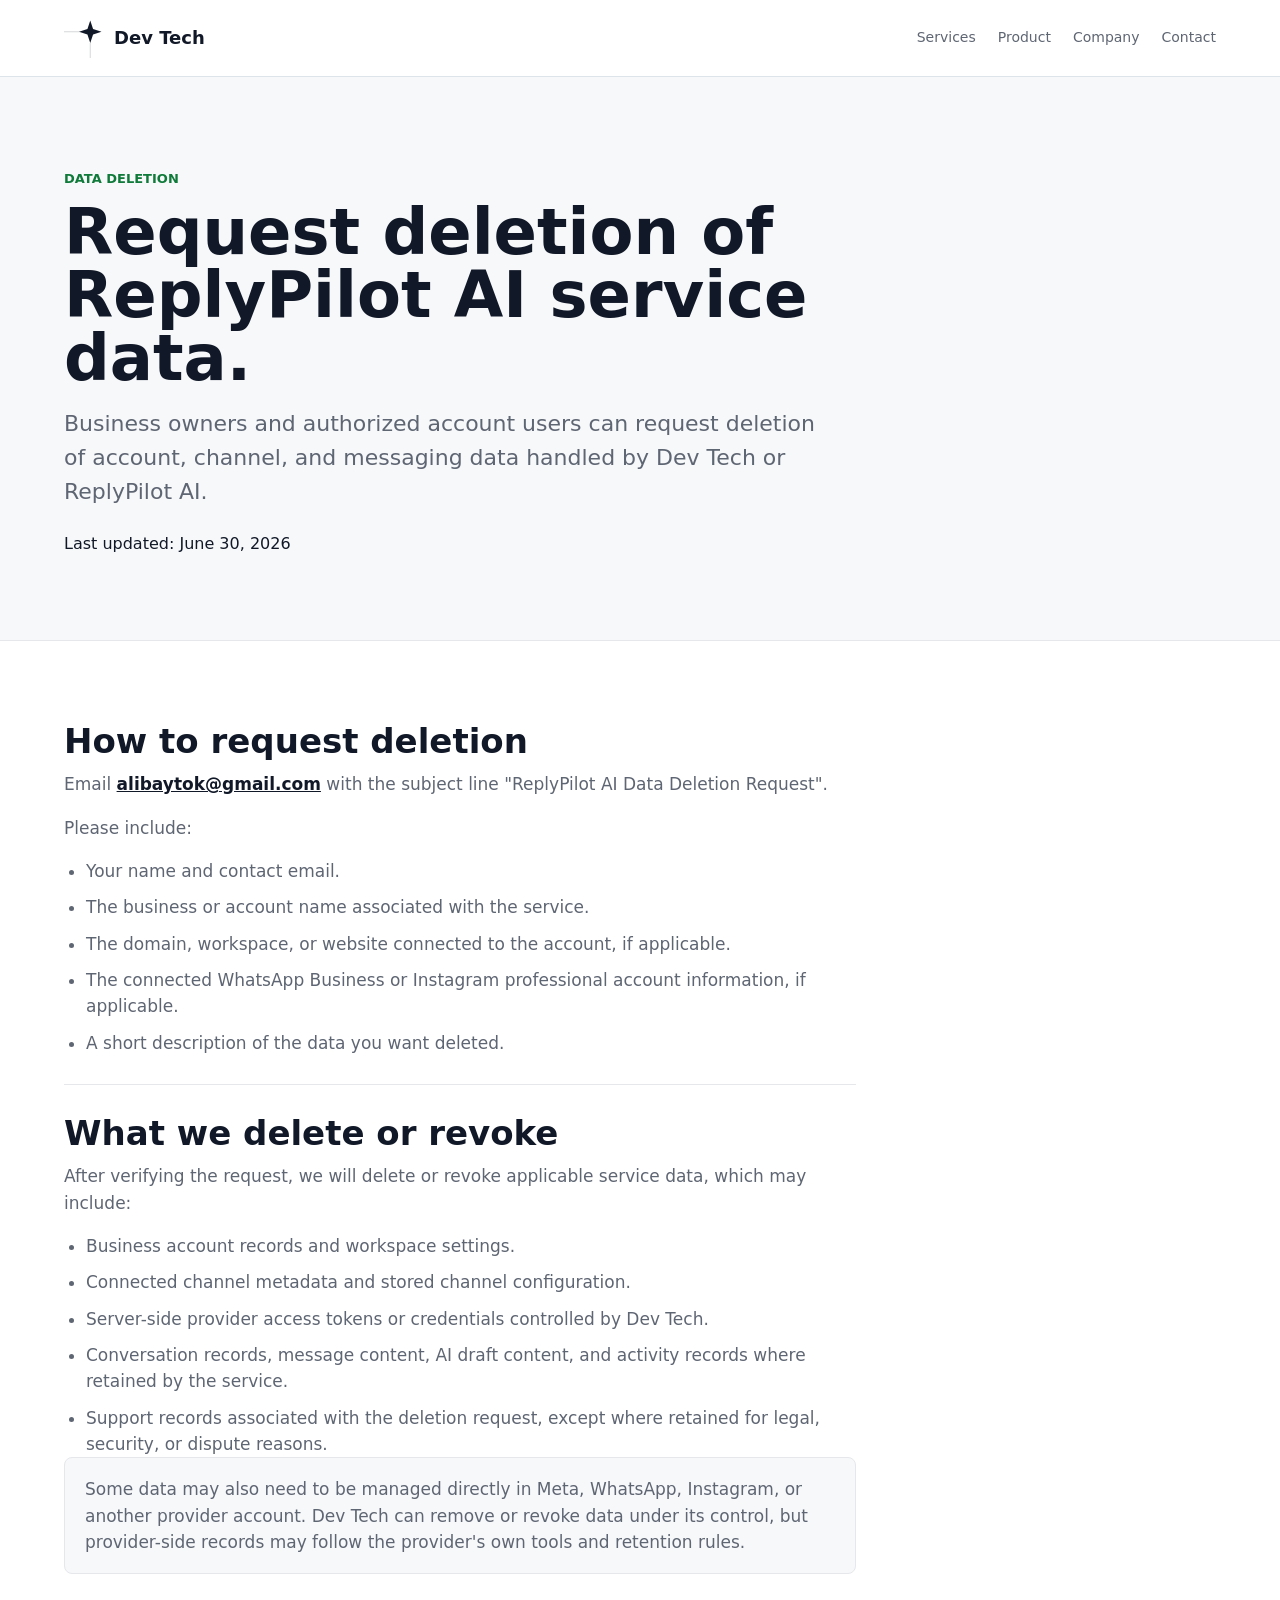
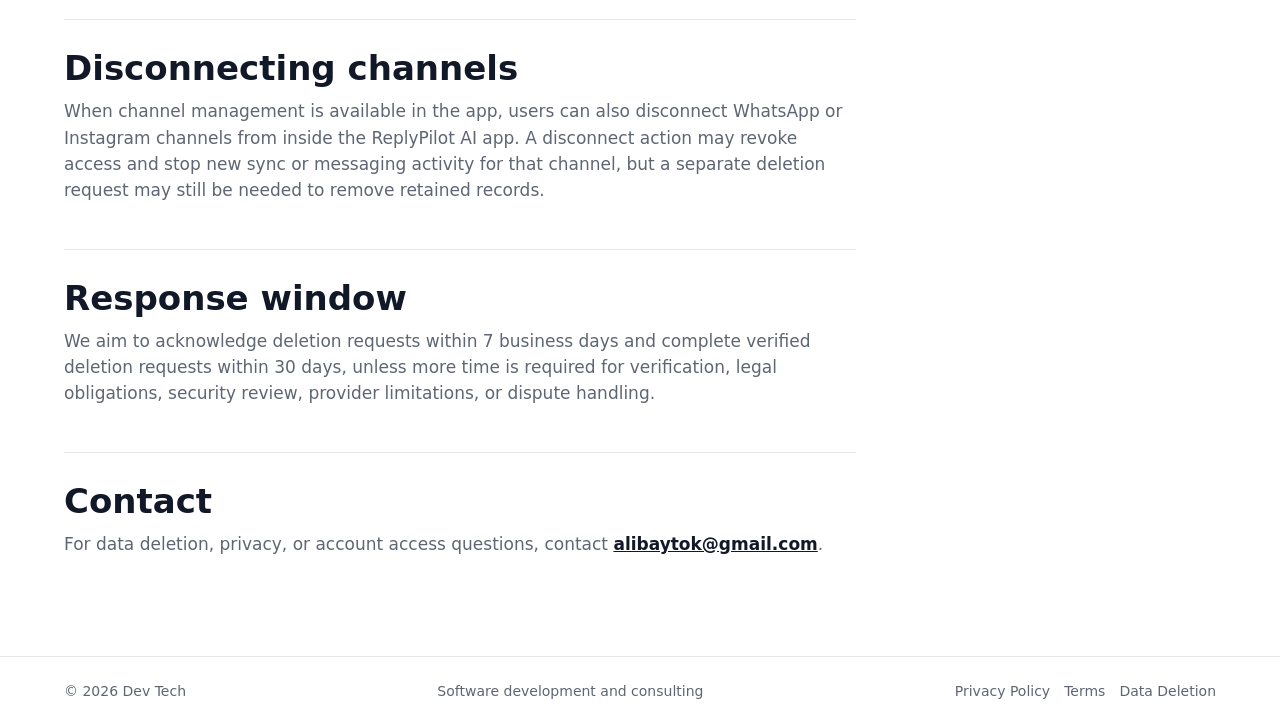
==== data-deletion.html @ cff6a3e9 "Add Meta app review policy pages" ====
<!doctype html>
<html lang="en">
  <head>
    <meta charset="utf-8" />
    <meta name="viewport" content="width=device-width, initial-scale=1" />
    <title>Data Deletion | Dev Tech</title>
    <meta
      name="description"
      content="How to request data deletion for Dev Tech and ReplyPilot AI customer messaging services."
    />
    <link rel="canonical" href="https://dev-techs.com/data-deletion.html" />
    <meta property="og:type" content="website" />
    <meta property="og:title" content="Data Deletion | Dev Tech" />
    <meta
      property="og:description"
      content="Instructions for requesting deletion or revocation of ReplyPilot AI business messaging data."
    />
    <meta property="og:url" content="https://dev-techs.com/data-deletion.html" />
    <meta property="og:site_name" content="Dev Tech" />
    <meta name="twitter:card" content="summary" />
    <link rel="icon" href="./logo.svg" type="image/svg+xml" />
    <link rel="stylesheet" href="./styles.css" />
  </head>
  <body>
    <header class="site-header">
      <a class="brand" href="./index.html" aria-label="Dev Tech home">
        <img src="./logo.svg" alt="" width="40" height="40" />
        <span>Dev Tech</span>
      </a>
      <nav aria-label="Primary navigation">
        <a href="./index.html#services">Services</a>
        <a href="./index.html#product">Product</a>
        <a href="./index.html#company">Company</a>
        <a href="./index.html#contact">Contact</a>
      </nav>
    </header>

    <main class="policy-main">
      <section class="policy-hero">
        <p class="eyebrow">Data Deletion</p>
        <h1>Request deletion of ReplyPilot AI service data.</h1>
        <p class="lead">
          Business owners and authorized account users can request deletion of account, channel, and
          messaging data handled by Dev Tech or ReplyPilot AI.
        </p>
        <p>Last updated: June 30, 2026</p>
      </section>

      <div class="policy-content">
        <section>
          <h2>How to request deletion</h2>
          <p>
            Email <a href="mailto:alibaytok@gmail.com">alibaytok@gmail.com</a> with the subject line
            "ReplyPilot AI Data Deletion Request".
          </p>
          <p>Please include:</p>
          <ul>
            <li>Your name and contact email.</li>
            <li>The business or account name associated with the service.</li>
            <li>The domain, workspace, or website connected to the account, if applicable.</li>
            <li>The connected WhatsApp Business or Instagram professional account information, if applicable.</li>
            <li>A short description of the data you want deleted.</li>
          </ul>
        </section>

        <section>
          <h2>What we delete or revoke</h2>
          <p>After verifying the request, we will delete or revoke applicable service data, which may include:</p>
          <ul>
            <li>Business account records and workspace settings.</li>
            <li>Connected channel metadata and stored channel configuration.</li>
            <li>Server-side provider access tokens or credentials controlled by Dev Tech.</li>
            <li>Conversation records, message content, AI draft content, and activity records where retained by the service.</li>
            <li>Support records associated with the deletion request, except where retained for legal, security, or dispute reasons.</li>
          </ul>
          <p class="policy-note">
            Some data may also need to be managed directly in Meta, WhatsApp, Instagram, or another
            provider account. Dev Tech can remove or revoke data under its control, but provider-side
            records may follow the provider's own tools and retention rules.
          </p>
        </section>

        <section>
          <h2>Disconnecting channels</h2>
          <p>
            When channel management is available in the app, users can also disconnect WhatsApp or
            Instagram channels from inside the ReplyPilot AI app. A disconnect action may revoke access
            and stop new sync or messaging activity for that channel, but a separate deletion request may
            still be needed to remove retained records.
          </p>
        </section>

        <section>
          <h2>Response window</h2>
          <p>
            We aim to acknowledge deletion requests within 7 business days and complete verified deletion
            requests within 30 days, unless more time is required for verification, legal obligations,
            security review, provider limitations, or dispute handling.
          </p>
        </section>

        <section>
          <h2>Contact</h2>
          <p>
            For data deletion, privacy, or account access questions, contact
            <a href="mailto:alibaytok@gmail.com">alibaytok@gmail.com</a>.
          </p>
        </section>
      </div>
    </main>

    <footer>
      <span>© <span id="year">2026</span> Dev Tech</span>
      <span>Software development and consulting</span>
      <nav class="footer-links" aria-label="Legal links">
        <a href="./privacy.html">Privacy Policy</a>
        <a href="./terms.html">Terms</a>
        <a href="./data-deletion.html">Data Deletion</a>
      </nav>
    </footer>

    <script>
      document.getElementById("year").textContent = new Date().getFullYear();
    </script>
  </body>
</html>
---- styles.css ----
:root {
  color-scheme: light;
  --ink: #111827;
  --muted: #5f6673;
  --line: #e5e7eb;
  --paper: #ffffff;
  --soft: #f7f8fa;
  --accent: #16a34a;
  --accent-dark: #0f7a39;
  --navy: #111827;
}

* {
  box-sizing: border-box;
}

html {
  scroll-behavior: smooth;
}

body {
  margin: 0;
  font-family:
    Inter, ui-sans-serif, system-ui, -apple-system, BlinkMacSystemFont, "Segoe UI", sans-serif;
  color: var(--ink);
  background: var(--paper);
  line-height: 1.55;
}

a {
  color: inherit;
}

.site-header {
  position: sticky;
  top: 0;
  z-index: 10;
  display: flex;
  align-items: center;
  justify-content: space-between;
  gap: 24px;
  padding: 18px clamp(20px, 5vw, 72px);
  border-bottom: 1px solid rgba(217, 225, 232, 0.88);
  background: rgba(255, 255, 255, 0.94);
  backdrop-filter: blur(14px);
}

.brand {
  display: inline-flex;
  align-items: center;
  gap: 10px;
  text-decoration: none;
  font-size: 18px;
  font-weight: 760;
}

nav {
  display: flex;
  align-items: center;
  gap: 22px;
  color: var(--muted);
  font-size: 14px;
}

nav a {
  text-decoration: none;
}

nav a:hover {
  color: var(--ink);
}

main {
  overflow: hidden;
}

.hero {
  display: grid;
  grid-template-columns: minmax(0, 1.05fr) minmax(320px, 0.75fr);
  gap: clamp(34px, 7vw, 88px);
  align-items: center;
  min-height: calc(100vh - 78px);
  padding: clamp(52px, 8vw, 96px) clamp(20px, 5vw, 72px) clamp(34px, 6vw, 72px);
  border-bottom: 1px solid var(--line);
  background:
    linear-gradient(120deg, rgba(247, 248, 250, 0.96), rgba(255, 255, 255, 0.26) 58%),
    var(--paper);
}

.eyebrow,
.section-label {
  margin: 0 0 12px;
  color: var(--accent-dark);
  font-size: 13px;
  font-weight: 760;
  letter-spacing: 0;
  text-transform: uppercase;
}

h1,
h2,
h3,
p {
  margin-top: 0;
}

h1 {
  max-width: 820px;
  margin-bottom: 22px;
  font-size: clamp(42px, 6vw, 76px);
  line-height: 0.98;
  letter-spacing: 0;
}

h2 {
  max-width: 760px;
  margin-bottom: 18px;
  font-size: clamp(30px, 4vw, 48px);
  line-height: 1.06;
  letter-spacing: 0;
}

h3 {
  margin-bottom: 10px;
  font-size: 19px;
}

.lead {
  max-width: 680px;
  color: var(--muted);
  font-size: clamp(18px, 2vw, 22px);
}

.hero-actions {
  display: flex;
  flex-wrap: wrap;
  gap: 12px;
  margin-top: 32px;
}

.button {
  display: inline-flex;
  align-items: center;
  justify-content: center;
  min-height: 46px;
  padding: 12px 18px;
  border: 1px solid var(--line);
  border-radius: 6px;
  text-decoration: none;
  font-weight: 720;
}

.button.primary {
  color: #fff;
  border-color: var(--ink);
  background: var(--ink);
}

.button.secondary {
  color: var(--navy);
  background: #fff;
}

.visual-panel {
  position: relative;
  min-height: 480px;
  border: 1px solid var(--line);
  border-radius: 8px;
  overflow: hidden;
  background: #111827;
  box-shadow: 0 24px 70px rgba(17, 24, 39, 0.18);
}

.signal-grid {
  position: absolute;
  inset: 0;
  display: grid;
  grid-template-columns: repeat(4, 1fr);
  opacity: 0.55;
}

.signal-grid span {
  border-right: 1px solid rgba(255, 255, 255, 0.08);
  border-bottom: 1px solid rgba(255, 255, 255, 0.08);
}

.visual-content {
  position: relative;
  display: grid;
  align-content: end;
  min-height: 480px;
  padding: 34px;
  color: #fff;
}

.visual-content img {
  width: 88px;
  height: 88px;
  margin-bottom: 32px;
  filter: drop-shadow(0 18px 24px rgba(0, 0, 0, 0.26));
}

.visual-content p {
  margin: 0;
  padding: 16px 0;
  border-top: 1px solid rgba(255, 255, 255, 0.18);
  color: rgba(255, 255, 255, 0.88);
  font-size: 18px;
}

.section {
  padding: clamp(58px, 8vw, 110px) clamp(20px, 5vw, 72px);
}

.section > p:not(.section-label),
.company-section p {
  max-width: 700px;
  color: var(--muted);
  font-size: 18px;
}

.service-grid {
  display: grid;
  grid-template-columns: repeat(4, minmax(0, 1fr));
  gap: 18px;
  margin-top: 36px;
}

.service-grid article {
  min-height: 210px;
  padding: 24px;
  border: 1px solid var(--line);
  border-radius: 8px;
  background: #fff;
}

.service-grid p {
  color: var(--muted);
}

.product-section {
  display: grid;
  grid-template-columns: minmax(0, 0.95fr) minmax(320px, 0.85fr);
  gap: clamp(28px, 6vw, 76px);
  align-items: start;
  border-top: 1px solid var(--line);
}

.product-copy p {
  max-width: 740px;
  color: var(--muted);
  font-size: 18px;
}

.product-copy .button {
  margin-top: 14px;
}

.product-panel {
  display: grid;
  gap: 14px;
  padding: 18px;
  border: 1px solid var(--line);
  border-radius: 8px;
  background: var(--soft);
}

.product-panel div {
  padding: 22px;
  border: 1px solid var(--line);
  border-radius: 8px;
  background: #fff;
}

.product-panel span {
  display: inline-flex;
  margin-bottom: 16px;
  color: var(--accent-dark);
  font-size: 13px;
  font-weight: 780;
}

.product-panel p {
  margin-bottom: 0;
  color: var(--muted);
}

.comparison-section {
  border-top: 1px solid var(--line);
  background: #fff;
}

.comparison-heading {
  max-width: 880px;
}

.comparison-heading p:not(.section-label) {
  color: var(--muted);
  font-size: 18px;
}

.comparison-grid {
  display: grid;
  grid-template-columns: repeat(2, minmax(0, 1fr));
  gap: 18px;
  margin-top: 36px;
}

.comparison-grid article {
  padding: 28px;
  border: 1px solid var(--line);
  border-radius: 8px;
  background: var(--soft);
}

.comparison-grid .comparison-advantage {
  color: #fff;
  border-color: var(--ink);
  background: var(--ink);
}

.comparison-grid ul {
  display: grid;
  gap: 13px;
  margin: 18px 0 0;
  padding-left: 20px;
}

.comparison-grid li {
  color: var(--muted);
}

.comparison-grid .comparison-advantage li {
  color: rgba(255, 255, 255, 0.82);
}

.capability-strip {
  display: grid;
  grid-template-columns: repeat(4, minmax(0, 1fr));
  gap: 1px;
  margin-top: 18px;
  border: 1px solid var(--line);
  border-radius: 8px;
  overflow: hidden;
  background: var(--line);
}

.capability-strip div {
  display: grid;
  gap: 8px;
  min-height: 128px;
  padding: 22px;
  background: #fff;
}

.capability-strip strong {
  font-size: 17px;
}

.capability-strip span {
  color: var(--muted);
}

.company-section {
  display: grid;
  grid-template-columns: minmax(0, 0.8fr) minmax(320px, 1fr);
  gap: clamp(28px, 6vw, 76px);
  background: var(--soft);
}

.company-details {
  margin: 0;
  border: 1px solid var(--line);
  border-radius: 8px;
  background: #fff;
}

.company-details div {
  display: grid;
  grid-template-columns: 150px minmax(0, 1fr);
  gap: 18px;
  padding: 18px 20px;
  border-bottom: 1px solid var(--line);
}

.company-details div:last-child {
  border-bottom: 0;
}

dt {
  color: var(--muted);
  font-weight: 720;
}

dd {
  margin: 0;
  overflow-wrap: anywhere;
}

.contact-section {
  display: grid;
  grid-template-columns: minmax(0, 1fr) minmax(300px, 0.7fr);
  gap: clamp(24px, 6vw, 70px);
  align-items: start;
}

address {
  display: grid;
  gap: 14px;
  padding-top: 8px;
  color: var(--muted);
  font-style: normal;
  font-size: 18px;
}

address a {
  color: var(--ink);
  font-weight: 700;
  text-decoration: none;
}

footer {
  display: flex;
  align-items: center;
  justify-content: space-between;
  gap: 18px;
  padding: 24px clamp(20px, 5vw, 72px);
  border-top: 1px solid var(--line);
  color: var(--muted);
  font-size: 14px;
}

.footer-links {
  gap: 14px;
  font-size: 14px;
}

.policy-main {
  background: var(--paper);
}

.policy-hero {
  padding: clamp(52px, 8vw, 92px) clamp(20px, 5vw, 72px) clamp(38px, 6vw, 68px);
  border-bottom: 1px solid var(--line);
  background: var(--soft);
}

.policy-hero h1 {
  max-width: 880px;
  margin-bottom: 18px;
  font-size: clamp(40px, 5vw, 64px);
}

.policy-hero .lead {
  max-width: 760px;
}

.policy-content {
  display: grid;
  gap: 30px;
  max-width: 920px;
  padding: clamp(44px, 7vw, 82px) clamp(20px, 5vw, 72px);
}

.policy-content section {
  padding-bottom: 28px;
  border-bottom: 1px solid var(--line);
}

.policy-content section:last-child {
  padding-bottom: 0;
  border-bottom: 0;
}

.policy-content h2 {
  margin-bottom: 12px;
  font-size: clamp(24px, 3vw, 34px);
}

.policy-content p,
.policy-content li {
  color: var(--muted);
  font-size: 17px;
}

.policy-content ul,
.policy-content ol {
  display: grid;
  gap: 10px;
  margin: 12px 0 0;
  padding-left: 22px;
}

.policy-content a {
  color: var(--ink);
  font-weight: 700;
}

.policy-note {
  padding: 18px 20px;
  border: 1px solid var(--line);
  border-radius: 8px;
  background: var(--soft);
}

@media (max-width: 920px) {
  .hero,
  .product-section,
  .company-section,
  .contact-section {
    grid-template-columns: 1fr;
  }

  .hero {
    min-height: auto;
  }

  .visual-panel,
  .visual-content {
    min-height: 380px;
  }

  .service-grid {
    grid-template-columns: repeat(2, minmax(0, 1fr));
  }

  .comparison-grid {
    grid-template-columns: 1fr;
  }

  .capability-strip {
    grid-template-columns: repeat(2, minmax(0, 1fr));
  }
}

@media (max-width: 640px) {
  .site-header {
    position: static;
    align-items: flex-start;
    flex-direction: column;
    gap: 14px;
  }

  nav {
    width: 100%;
    justify-content: space-between;
    gap: 12px;
  }

  h1 {
    font-size: 42px;
  }

  .service-grid {
    grid-template-columns: 1fr;
  }

  .company-details div {
    grid-template-columns: 1fr;
    gap: 6px;
  }

  .capability-strip {
    grid-template-columns: 1fr;
  }

  footer {
    flex-direction: column;
    align-items: flex-start;
  }
}
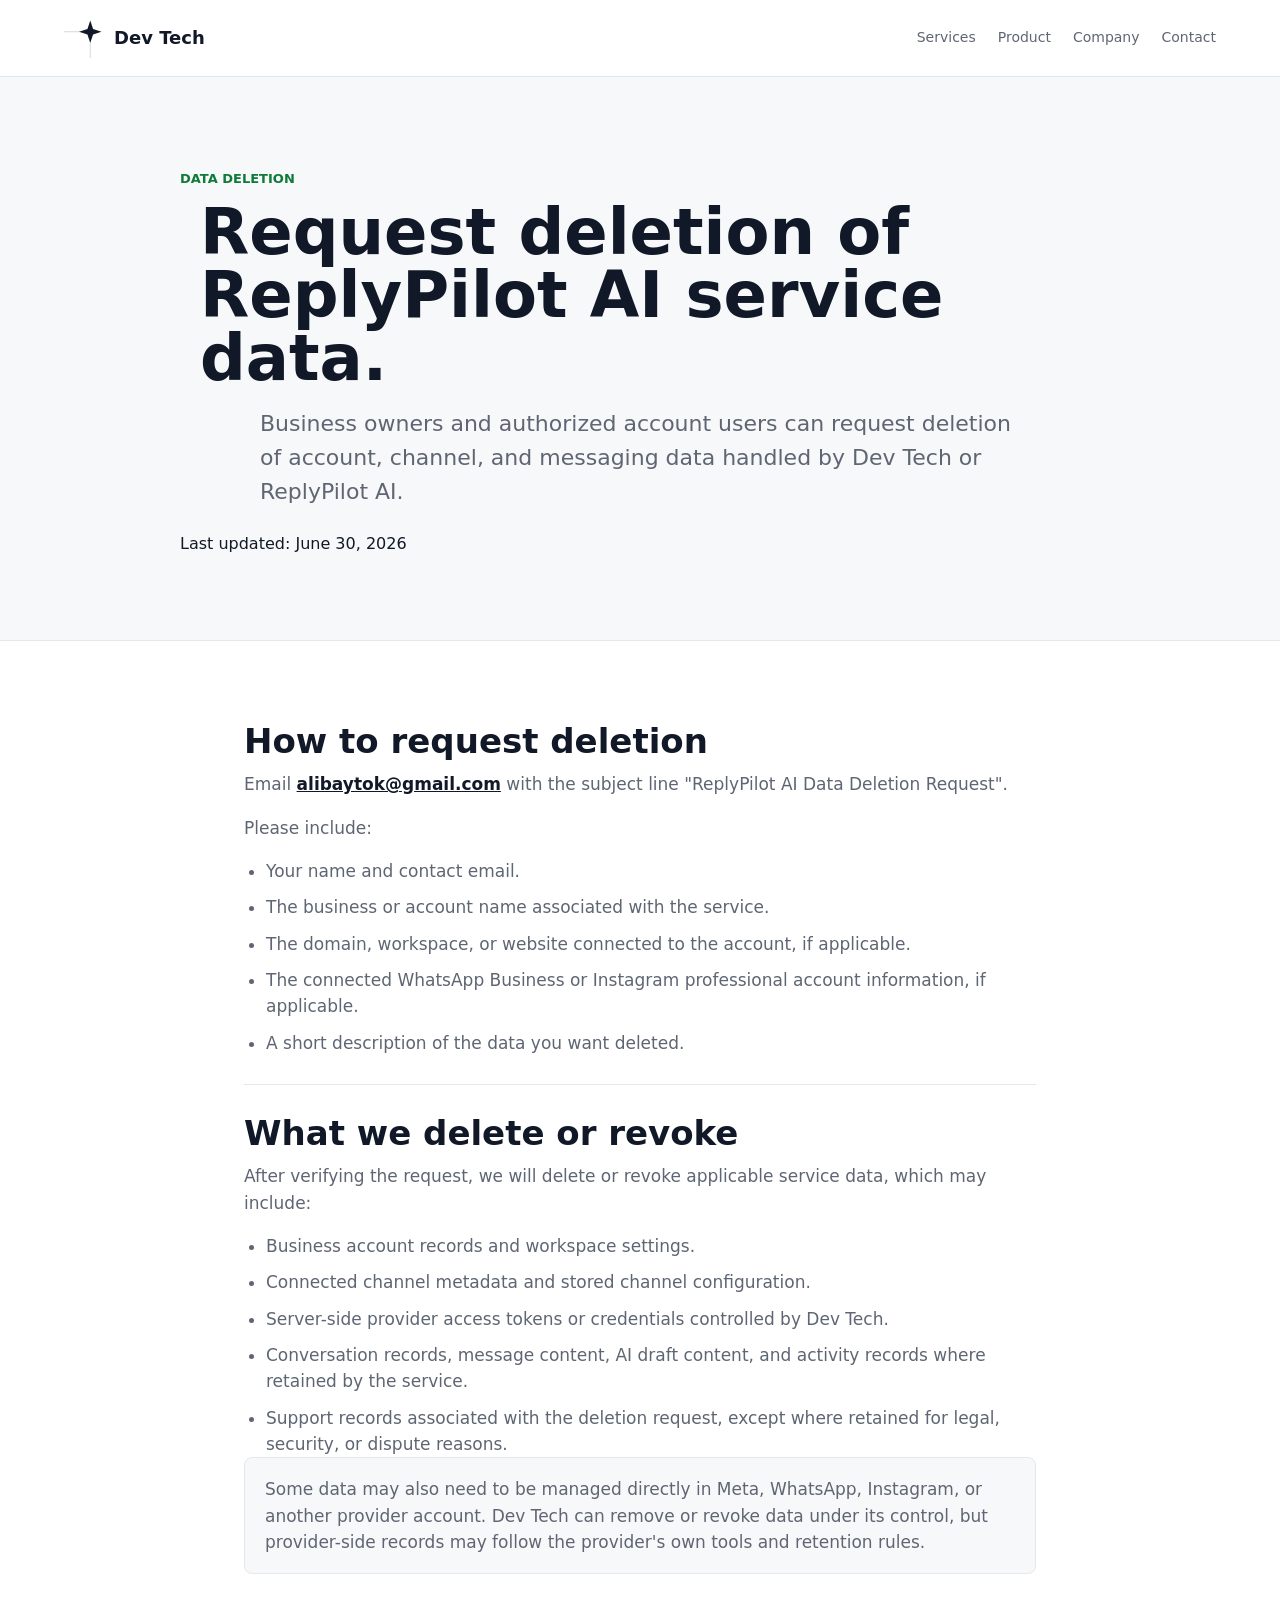
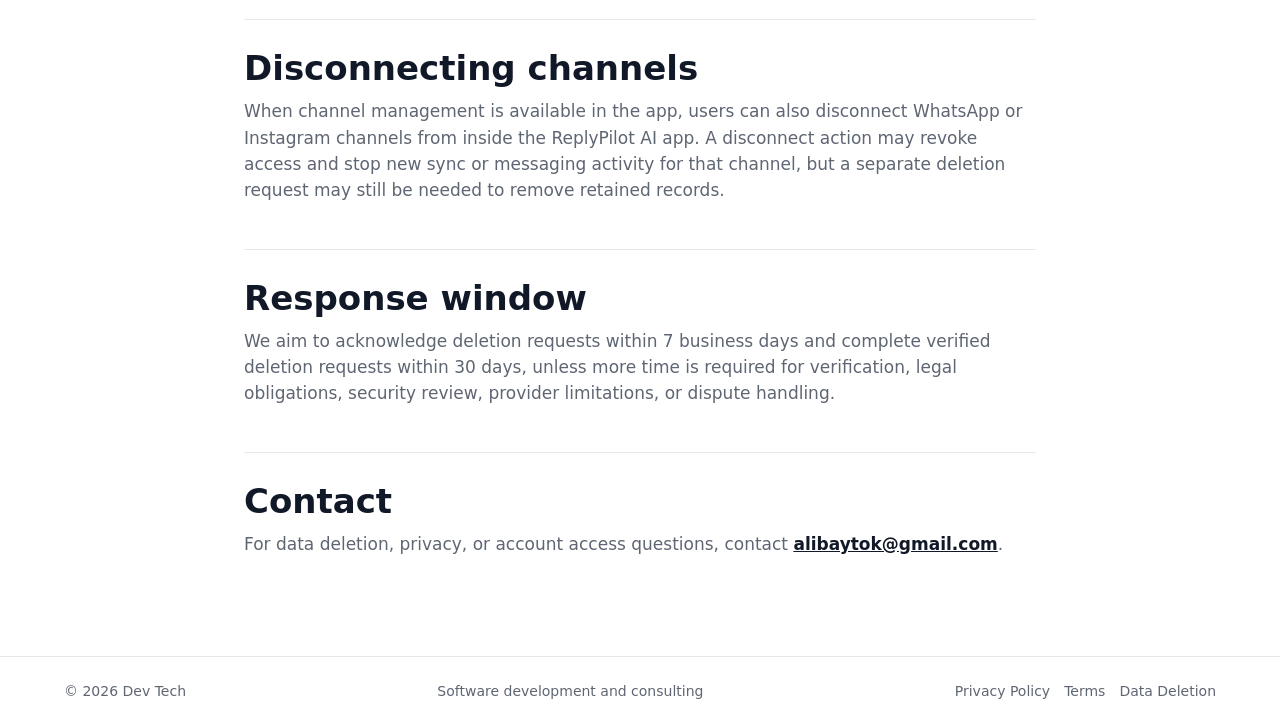
==== commit 73f5183e: "Fix policy page layout" ====
--- a/data-deletion.html
+++ b/data-deletion.html
@@ -19,7 +19,7 @@
     <meta property="og:site_name" content="Dev Tech" />
     <meta name="twitter:card" content="summary" />
     <link rel="icon" href="./logo.svg" type="image/svg+xml" />
-    <link rel="stylesheet" href="./styles.css" />
+    <link rel="stylesheet" href="./styles.css?v=20260630-policy" />
   </head>
   <body>
     <header class="site-header">
--- a/styles.css
+++ b/styles.css
@@ -445,6 +445,12 @@
   background: var(--soft);
 }
 
+.policy-hero > * {
+  max-width: 920px;
+  margin-right: auto;
+  margin-left: auto;
+}
+
 .policy-hero h1 {
   max-width: 880px;
   margin-bottom: 18px;
@@ -459,6 +465,7 @@
   display: grid;
   gap: 30px;
   max-width: 920px;
+  margin: 0 auto;
   padding: clamp(44px, 7vw, 82px) clamp(20px, 5vw, 72px);
 }
 
